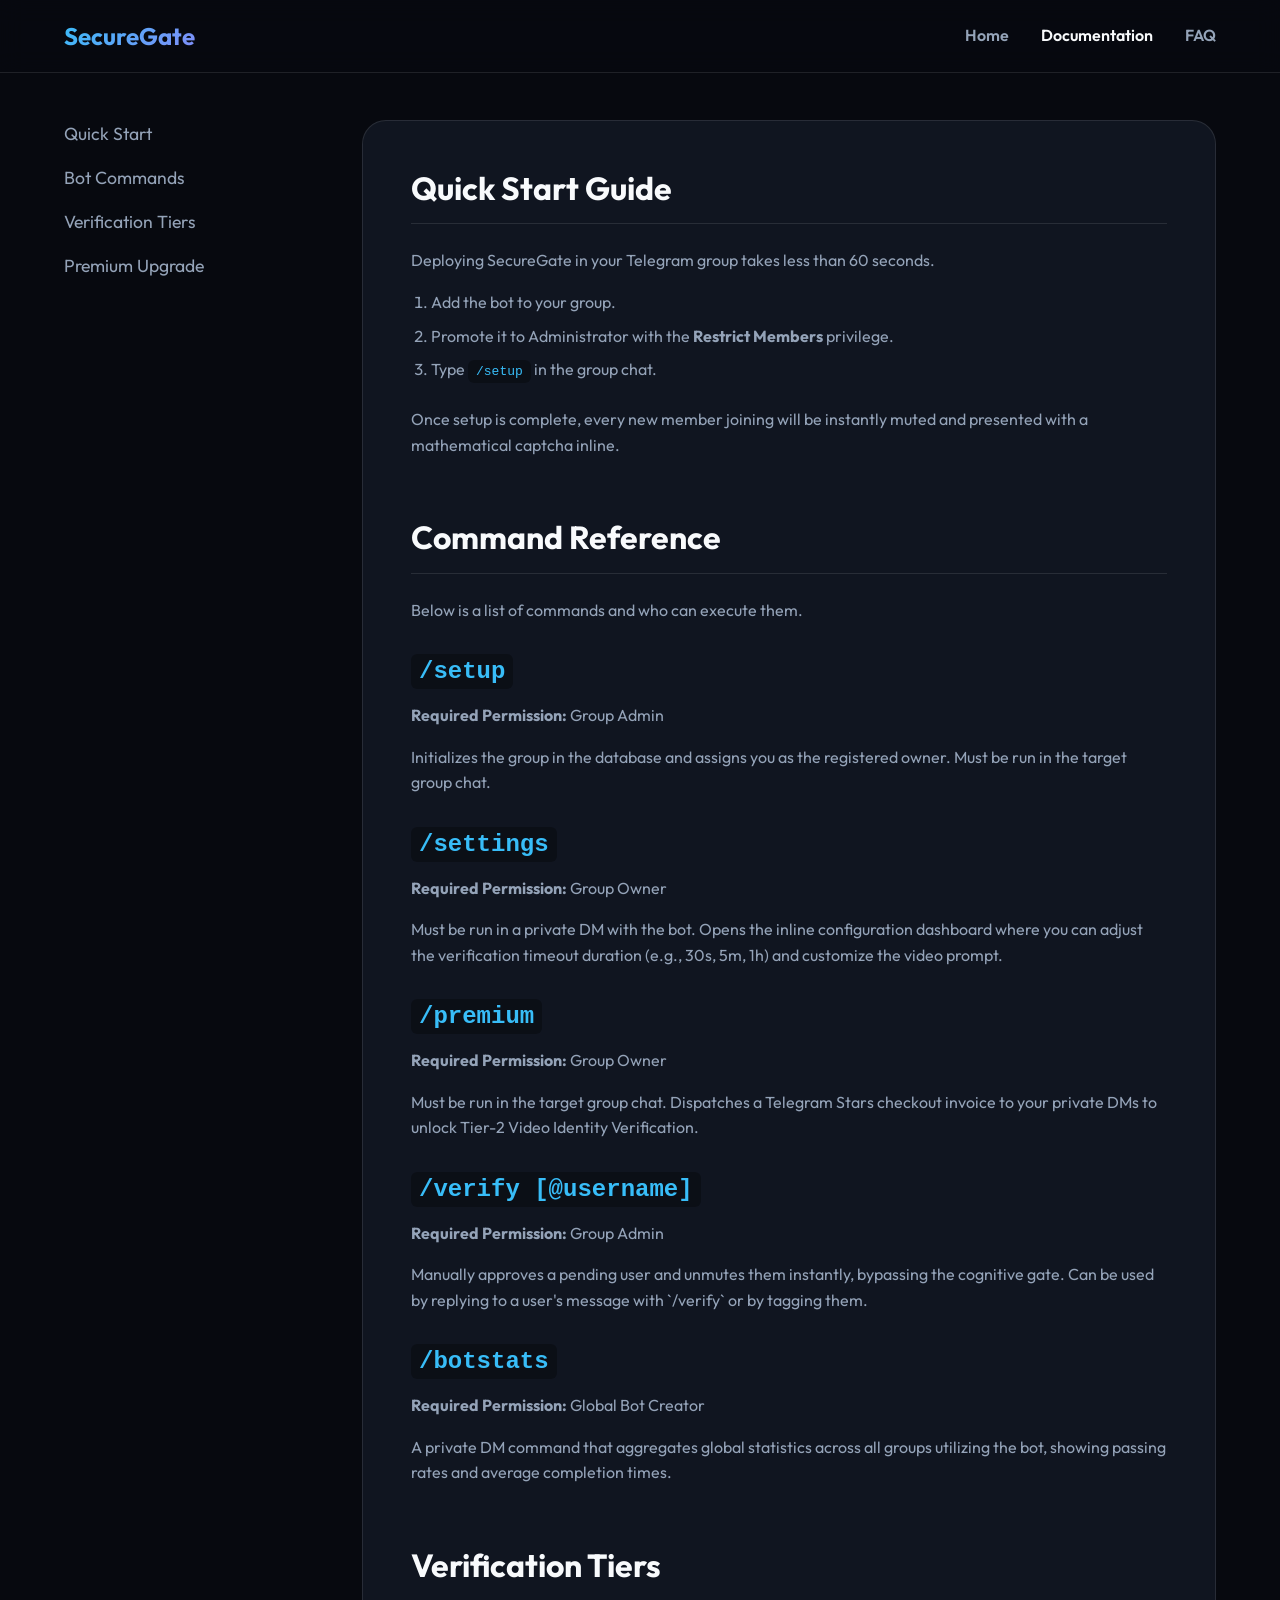
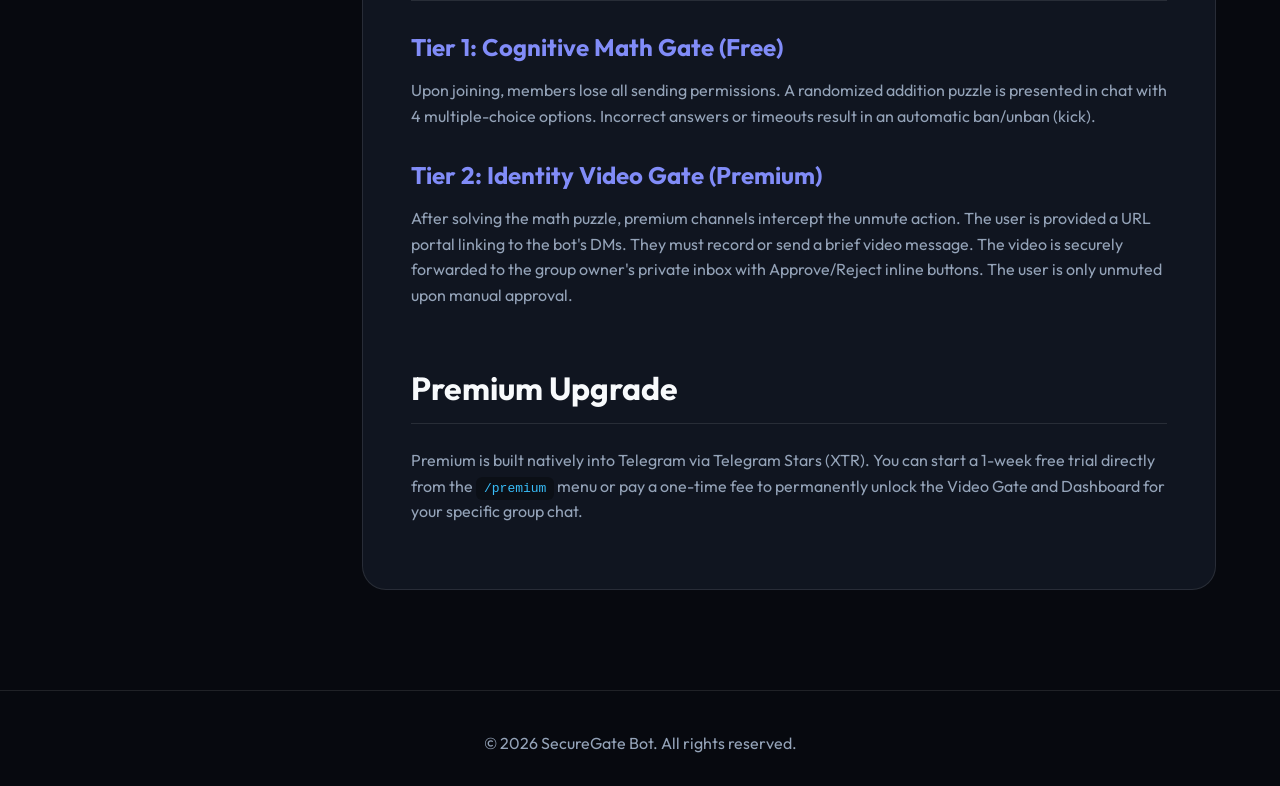
==== html/docs.html @ 0a140994 "HTML pages" ====
<!DOCTYPE html>
<html lang="en">
<head>
    <meta charset="UTF-8">
    <meta name="viewport" content="width=device-width, initial-scale=1.0">
    <title>Documentation | SecureGate Bot</title>
    <meta name="description" content="Read the official documentation for SecureGate Bot to understand commands, configurations, and verification layers.">
    <link rel="stylesheet" href="styles.css">
</head>
<body>
    <nav>
        <div class="container nav-container">
            <a href="index.html" class="logo">
                <span class="gradient-text">SecureGate</span>
            </a>
            <div class="hamburger">☰</div>
            <div class="nav-links">
                <a href="index.html">Home</a>
                <a href="docs.html" class="active">Documentation</a>
                <a href="faq.html">FAQ</a>
            </div>
        </div>
    </nav>

    <div class="container docs-grid">
        <aside class="sidebar">
            <ul>
                <li><a href="#quick-start">Quick Start</a></li>
                <li><a href="#commands">Bot Commands</a></li>
                <li><a href="#verification">Verification Tiers</a></li>
                <li><a href="#premium">Premium Upgrade</a></li>
            </ul>
        </aside>

        <main class="docs-content">
            <h2 id="quick-start">Quick Start Guide</h2>
            <p>Deploying SecureGate in your Telegram group takes less than 60 seconds.</p>
            <ol style="margin-left: 20px; margin-bottom: 24px; color: var(--text-secondary);">
                <li style="margin-bottom: 8px;">Add the bot to your group.</li>
                <li style="margin-bottom: 8px;">Promote it to Administrator with the <b>Restrict Members</b> privilege.</li>
                <li>Type <code>/setup</code> in the group chat.</li>
            </ol>
            <p>Once setup is complete, every new member joining will be instantly muted and presented with a mathematical captcha inline.</p>

            <h2 id="commands" style="margin-top: 60px;">Command Reference</h2>
            <p>Below is a list of commands and who can execute them.</p>

            <h3><code>/setup</code></h3>
            <p><b>Required Permission:</b> Group Admin</p>
            <p>Initializes the group in the database and assigns you as the registered owner. Must be run in the target group chat.</p>

            <h3><code>/settings</code></h3>
            <p><b>Required Permission:</b> Group Owner</p>
            <p>Must be run in a private DM with the bot. Opens the inline configuration dashboard where you can adjust the verification timeout duration (e.g., 30s, 5m, 1h) and customize the video prompt.</p>

            <h3><code>/premium</code></h3>
            <p><b>Required Permission:</b> Group Owner</p>
            <p>Must be run in the target group chat. Dispatches a Telegram Stars checkout invoice to your private DMs to unlock Tier-2 Video Identity Verification.</p>

            <h3><code>/verify [@username]</code></h3>
            <p><b>Required Permission:</b> Group Admin</p>
            <p>Manually approves a pending user and unmutes them instantly, bypassing the cognitive gate. Can be used by replying to a user's message with `/verify` or by tagging them.</p>

            <h3><code>/botstats</code></h3>
            <p><b>Required Permission:</b> Global Bot Creator</p>
            <p>A private DM command that aggregates global statistics across all groups utilizing the bot, showing passing rates and average completion times.</p>

            <h2 id="verification" style="margin-top: 60px;">Verification Tiers</h2>
            
            <h3>Tier 1: Cognitive Math Gate (Free)</h3>
            <p>Upon joining, members lose all sending permissions. A randomized addition puzzle is presented in chat with 4 multiple-choice options. Incorrect answers or timeouts result in an automatic ban/unban (kick).</p>

            <h3>Tier 2: Identity Video Gate (Premium)</h3>
            <p>After solving the math puzzle, premium channels intercept the unmute action. The user is provided a URL portal linking to the bot's DMs. They must record or send a brief video message. The video is securely forwarded to the group owner's private inbox with Approve/Reject inline buttons. The user is only unmuted upon manual approval.</p>

            <h2 id="premium" style="margin-top: 60px;">Premium Upgrade</h2>
            <p>Premium is built natively into Telegram via Telegram Stars (XTR). You can start a 1-week free trial directly from the <code>/premium</code> menu or pay a one-time fee to permanently unlock the Video Gate and Dashboard for your specific group chat.</p>
        </main>
    </div>

    <footer>
        <div class="container">
            <p>&copy; 2026 SecureGate Bot. All rights reserved.</p>
        </div>
    </footer>

    <script src="script.js"></script>
</body>
</html>
---- html/styles.css ----
@import url('https://fonts.googleapis.com/css2?family=Outfit:wght@300;400;600;700&display=swap');

:root {
    --bg-dark: #07090f;
    --bg-card: rgba(30, 41, 59, 0.4);
    --border-color: rgba(255, 255, 255, 0.1);
    --text-primary: #f8fafc;
    --text-secondary: #94a3b8;
    --accent-gradient: linear-gradient(135deg, #38bdf8, #818cf8);
    --accent-glow: 0 0 20px rgba(56, 189, 248, 0.5);
    --transition: all 0.3s cubic-bezier(0.4, 0, 0.2, 1);
}

* {
    margin: 0;
    padding: 0;
    box-sizing: border-box;
}

body {
    font-family: 'Outfit', sans-serif;
    background-color: var(--bg-dark);
    color: var(--text-primary);
    line-height: 1.6;
    overflow-x: hidden;
}

/* Typography */
h1, h2, h3, h4 {
    font-weight: 700;
    line-height: 1.2;
}

.gradient-text {
    background: var(--accent-gradient);
    -webkit-background-clip: text;
    -webkit-text-fill-color: transparent;
    display: inline-block;
}

a {
    color: var(--text-primary);
    text-decoration: none;
    transition: var(--transition);
}

a:hover {
    color: #38bdf8;
}

/* Layout */
.container {
    max-width: 1200px;
    margin: 0 auto;
    padding: 0 24px;
}

/* Navigation */
nav {
    position: fixed;
    top: 0;
    width: 100%;
    z-index: 100;
    background: rgba(7, 9, 15, 0.8);
    backdrop-filter: blur(12px);
    border-bottom: 1px solid var(--border-color);
}

.nav-container {
    display: flex;
    justify-content: space-between;
    align-items: center;
    height: 72px;
}

.logo {
    font-size: 1.5rem;
    font-weight: 700;
    display: flex;
    align-items: center;
    gap: 8px;
}

.nav-links {
    display: flex;
    gap: 32px;
}

.nav-links a {
    font-size: 1rem;
    font-weight: 600;
    color: var(--text-secondary);
}

.nav-links a:hover, .nav-links a.active {
    color: var(--text-primary);
}

.hamburger {
    display: none;
    cursor: pointer;
    font-size: 1.5rem;
}

/* Buttons */
.btn {
    display: inline-block;
    padding: 12px 28px;
    border-radius: 999px;
    font-weight: 600;
    font-size: 1rem;
    cursor: pointer;
    transition: var(--transition);
    border: none;
    outline: none;
}

.btn-primary {
    background: var(--accent-gradient);
    color: #fff;
    box-shadow: var(--accent-glow);
}

.btn-primary:hover {
    transform: translateY(-2px);
    box-shadow: 0 0 30px rgba(129, 140, 248, 0.7);
}

.btn-secondary {
    background: var(--bg-card);
    color: var(--text-primary);
    border: 1px solid var(--border-color);
    backdrop-filter: blur(10px);
}

.btn-secondary:hover {
    background: rgba(255, 255, 255, 0.1);
}

/* Hero Section */
header {
    padding: 180px 0 100px;
    text-align: center;
    position: relative;
}

header::before {
    content: '';
    position: absolute;
    top: -100px;
    left: 50%;
    transform: translateX(-50%);
    width: 600px;
    height: 600px;
    background: radial-gradient(circle, rgba(56, 189, 248, 0.15) 0%, transparent 70%);
    z-index: -1;
}

.hero-title {
    font-size: 4.5rem;
    margin-bottom: 24px;
}

.hero-subtitle {
    font-size: 1.25rem;
    color: var(--text-secondary);
    max-width: 600px;
    margin: 0 auto 40px;
}

.hero-cta {
    display: flex;
    justify-content: center;
    gap: 16px;
}

/* Glass Cards */
.glass-card {
    background: var(--bg-card);
    backdrop-filter: blur(16px);
    -webkit-backdrop-filter: blur(16px);
    border: 1px solid var(--border-color);
    border-radius: 24px;
    padding: 40px;
    transition: var(--transition);
}

.glass-card:hover {
    transform: translateY(-5px);
    border-color: rgba(56, 189, 248, 0.4);
    box-shadow: 0 10px 40px rgba(0, 0, 0, 0.5);
}

/* Features Grid */
.section {
    padding: 100px 0;
}

.section-header {
    text-align: center;
    margin-bottom: 64px;
}

.section-title {
    font-size: 2.5rem;
    margin-bottom: 16px;
}

.features-grid {
    display: grid;
    grid-template-columns: repeat(auto-fit, minmax(300px, 1fr));
    gap: 32px;
}

.feature-icon {
    font-size: 2.5rem;
    margin-bottom: 24px;
    display: inline-block;
    background: var(--accent-gradient);
    -webkit-background-clip: text;
    -webkit-text-fill-color: transparent;
}

.feature-title {
    font-size: 1.5rem;
    margin-bottom: 16px;
}

.feature-desc {
    color: var(--text-secondary);
}

/* Instructions / Steps */
.steps-container {
    display: flex;
    flex-direction: column;
    gap: 24px;
    max-width: 800px;
    margin: 0 auto;
}

.step-card {
    display: flex;
    align-items: center;
    gap: 24px;
    padding: 24px;
}

.step-number {
    font-size: 3rem;
    font-weight: 700;
    color: rgba(255, 255, 255, 0.1);
    background: var(--accent-gradient);
    -webkit-background-clip: text;
    line-height: 1;
}

.step-content h3 {
    font-size: 1.25rem;
    margin-bottom: 8px;
}

.step-content p {
    color: var(--text-secondary);
}

/* Documentation Content */
.docs-grid {
    display: grid;
    grid-template-columns: 250px 1fr;
    gap: 48px;
    padding-top: 120px;
    padding-bottom: 100px;
}

.sidebar {
    position: sticky;
    top: 100px;
    height: max-content;
}

.sidebar ul {
    list-style: none;
}

.sidebar li {
    margin-bottom: 16px;
}

.sidebar a {
    color: var(--text-secondary);
    font-size: 1.1rem;
}

.sidebar a.active, .sidebar a:hover {
    color: #38bdf8;
    font-weight: 600;
}

.docs-content {
    background: var(--bg-card);
    border: 1px solid var(--border-color);
    border-radius: 24px;
    padding: 48px;
}

.docs-content h2 {
    font-size: 2rem;
    margin-bottom: 24px;
    padding-bottom: 16px;
    border-bottom: 1px solid var(--border-color);
}

.docs-content h3 {
    font-size: 1.5rem;
    margin: 32px 0 16px;
    color: #818cf8;
}

.docs-content p {
    color: var(--text-secondary);
    margin-bottom: 16px;
}

.docs-content code {
    background: rgba(0, 0, 0, 0.3);
    padding: 4px 8px;
    border-radius: 6px;
    font-family: monospace;
    color: #38bdf8;
}

.docs-content pre {
    background: rgba(0, 0, 0, 0.3);
    padding: 16px;
    border-radius: 12px;
    border: 1px solid var(--border-color);
    overflow-x: auto;
    margin-bottom: 24px;
}

.docs-content pre code {
    background: none;
    padding: 0;
    color: var(--text-primary);
}

/* FAQ Accordion */
.faq-container {
    max-width: 800px;
    margin: 120px auto 100px;
}

.accordion-item {
    margin-bottom: 16px;
}

.accordion-header {
    width: 100%;
    text-align: left;
    padding: 24px;
    background: var(--bg-card);
    border: 1px solid var(--border-color);
    border-radius: 12px;
    color: var(--text-primary);
    font-size: 1.1rem;
    font-weight: 600;
    cursor: pointer;
    transition: var(--transition);
    display: flex;
    justify-content: space-between;
    align-items: center;
}

.accordion-header:hover {
    background: rgba(255, 255, 255, 0.05);
}

.accordion-header.active {
    border-bottom-left-radius: 0;
    border-bottom-right-radius: 0;
    border-bottom-color: transparent;
    background: rgba(255, 255, 255, 0.05);
}

.accordion-icon {
    font-size: 1.5rem;
    transition: transform 0.3s ease;
}

.accordion-header.active .accordion-icon {
    transform: rotate(45deg);
    color: #38bdf8;
}

.accordion-content {
    background: var(--bg-card);
    border: 1px solid var(--border-color);
    border-top: none;
    border-bottom-left-radius: 12px;
    border-bottom-right-radius: 12px;
    padding: 0 24px;
    max-height: 0;
    overflow: hidden;
    transition: max-height 0.3s ease-out, padding 0.3s ease;
}

.accordion-content.active {
    padding: 0 24px 24px;
    max-height: 500px;
}

.accordion-content p {
    color: var(--text-secondary);
}

/* Footer */
footer {
    border-top: 1px solid var(--border-color);
    padding: 40px 0;
    text-align: center;
    color: var(--text-secondary);
    margin-top: auto;
}

/* Responsive Design */
@media (max-width: 768px) {
    .nav-links {
        display: none;
        flex-direction: column;
        position: absolute;
        top: 72px;
        left: 0;
        width: 100%;
        background: rgba(7, 9, 15, 0.95);
        padding: 24px;
        border-bottom: 1px solid var(--border-color);
    }
    
    .nav-links.active {
        display: flex;
    }
    
    .hamburger {
        display: block;
    }
    
    .hero-title {
        font-size: 3rem;
    }
    
    .docs-grid {
        grid-template-columns: 1fr;
    }
    
    .sidebar {
        position: relative;
        top: 0;
        margin-bottom: 32px;
        padding-bottom: 24px;
        border-bottom: 1px solid var(--border-color);
    }
    
    .sidebar ul {
        display: flex;
        overflow-x: auto;
        gap: 24px;
    }
    
    .sidebar li {
        margin-bottom: 0;
        white-space: nowrap;
    }
}
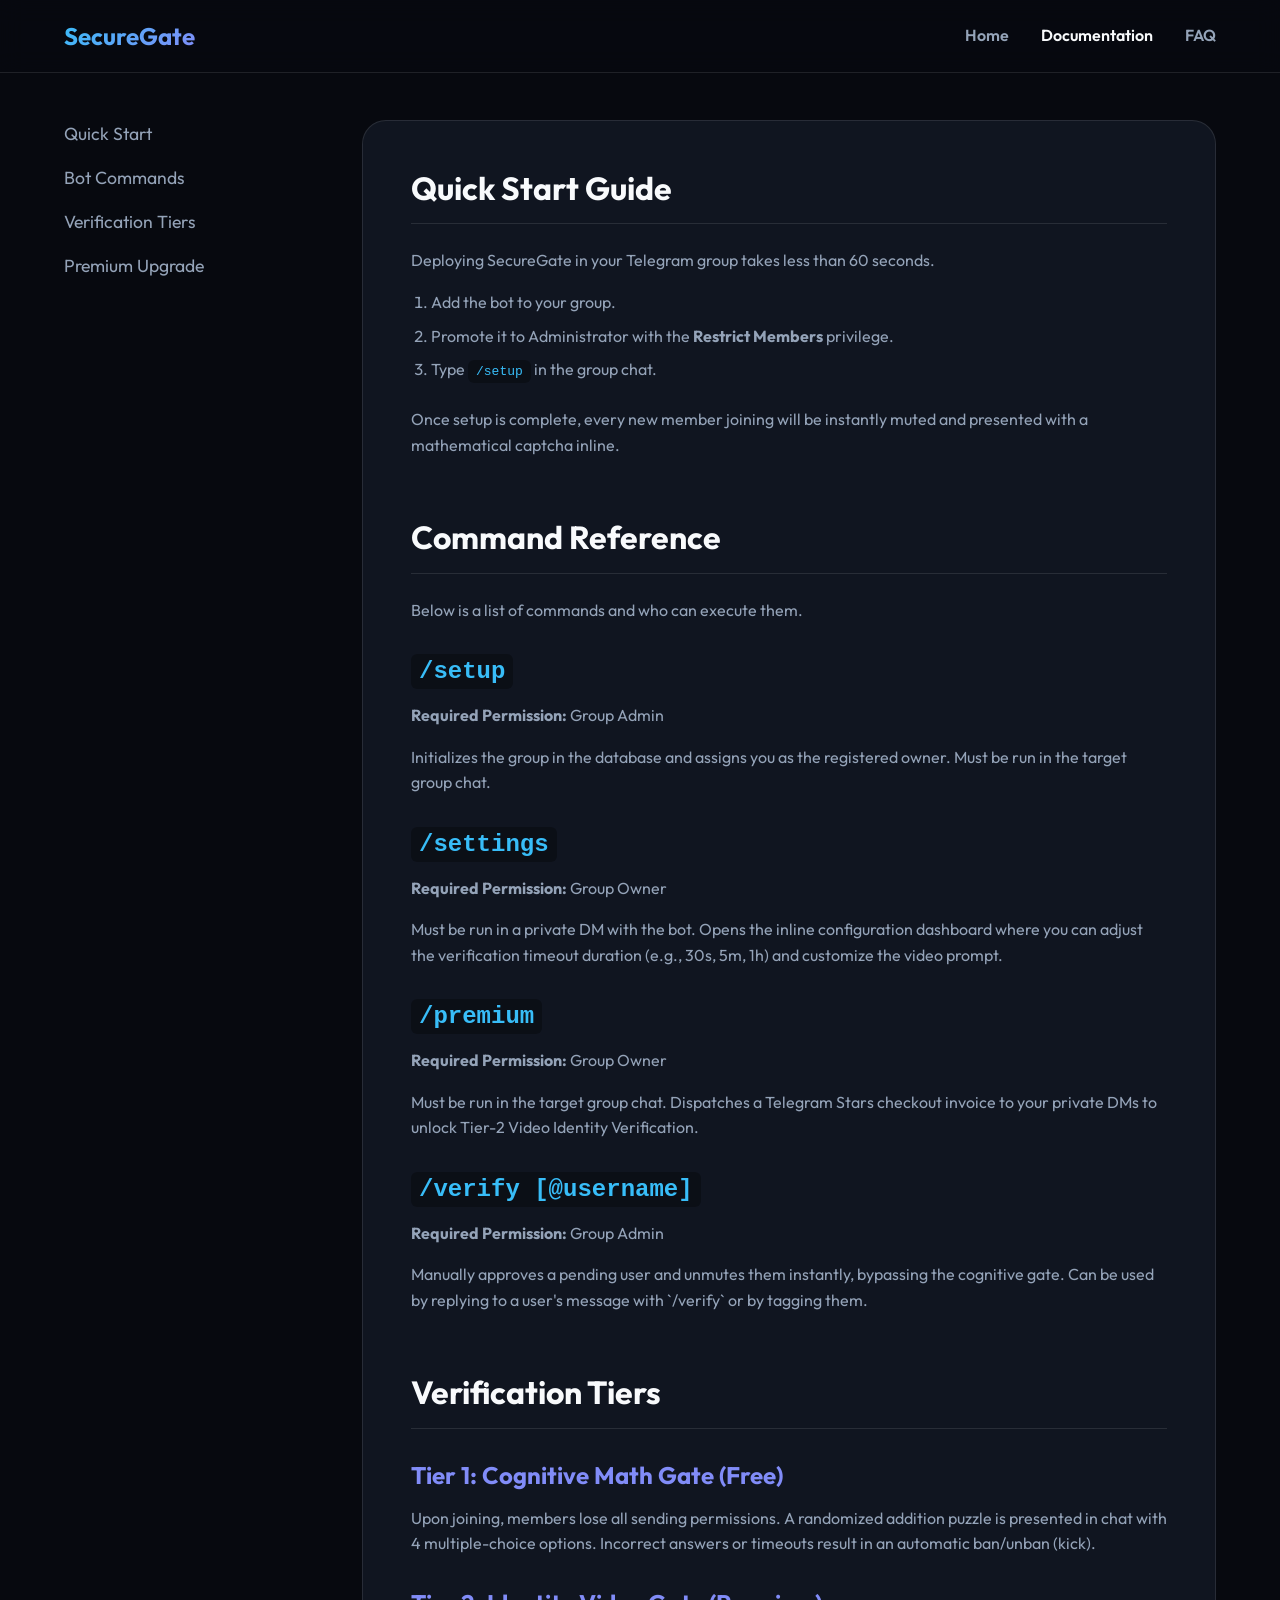
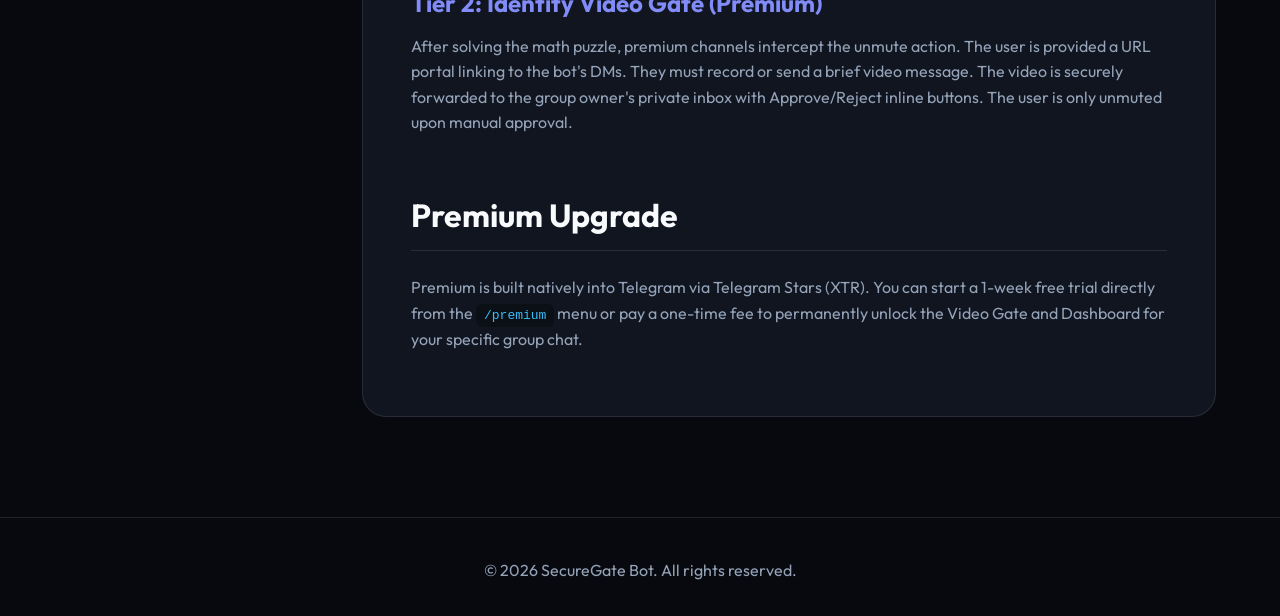
==== commit 94d15dac: "updated html botstats and color" ====
--- a/html/docs.html
+++ b/html/docs.html
@@ -61,9 +61,7 @@
             <p><b>Required Permission:</b> Group Admin</p>
             <p>Manually approves a pending user and unmutes them instantly, bypassing the cognitive gate. Can be used by replying to a user's message with `/verify` or by tagging them.</p>
 
-            <h3><code>/botstats</code></h3>
-            <p><b>Required Permission:</b> Global Bot Creator</p>
-            <p>A private DM command that aggregates global statistics across all groups utilizing the bot, showing passing rates and average completion times.</p>
+
 
             <h2 id="verification" style="margin-top: 60px;">Verification Tiers</h2>
             
--- a/html/styles.css
+++ b/html/styles.css
@@ -94,6 +94,10 @@
 
 .nav-links a:hover, .nav-links a.active {
     color: var(--text-primary);
+}
+
+.nav-links a.btn-primary {
+    color: #fff;
 }
 
 .hamburger {
